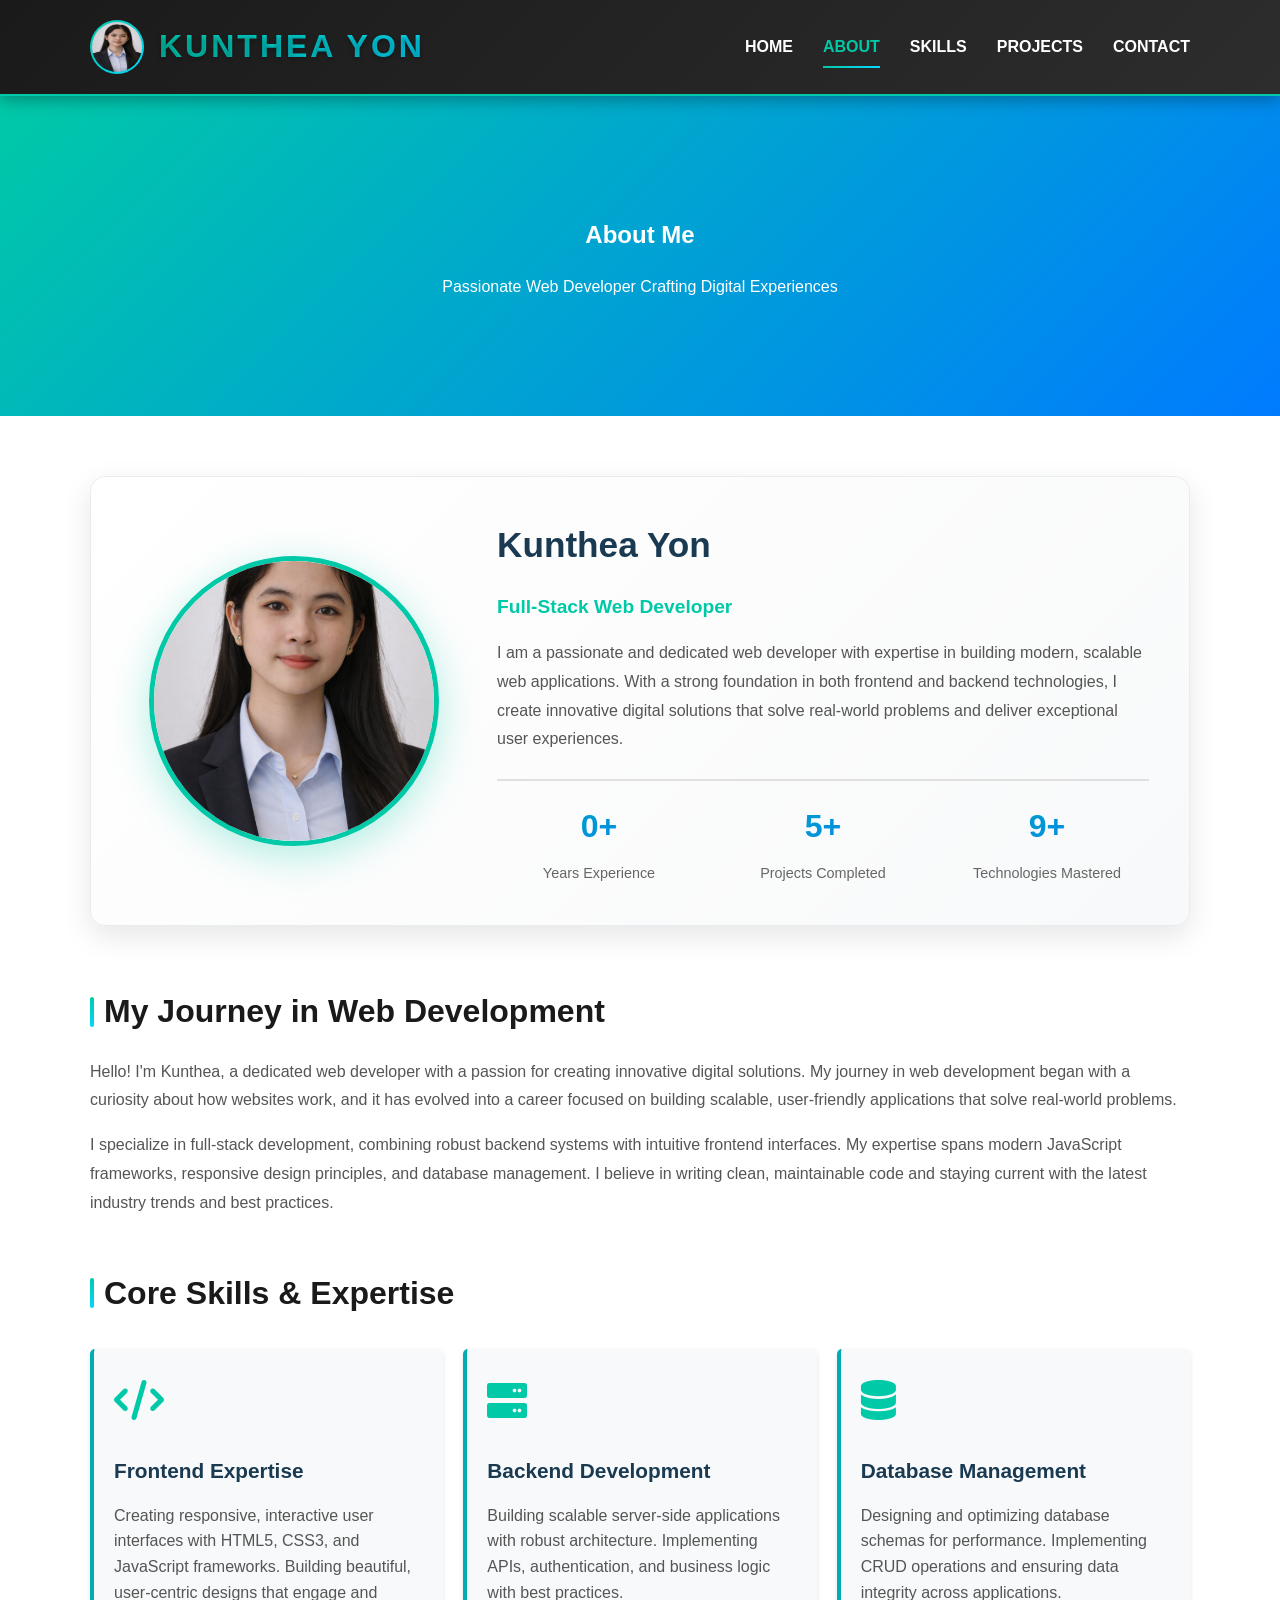
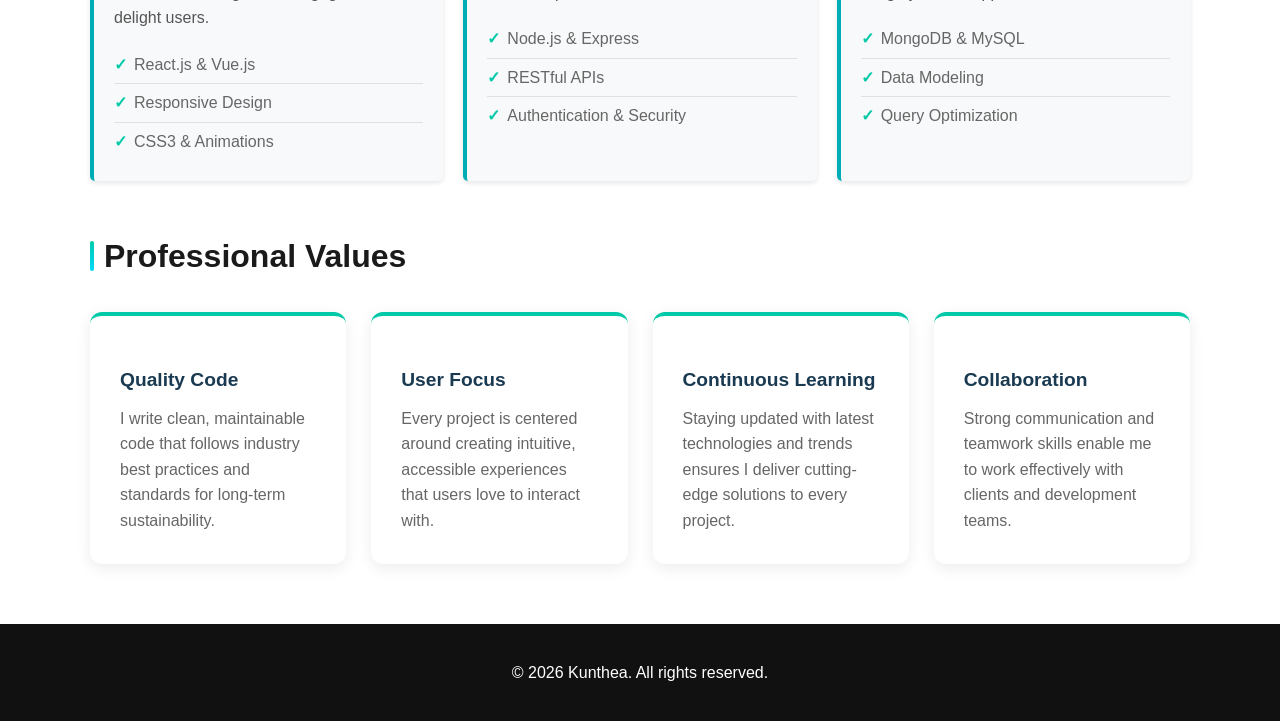
==== about.html @ df5f3d02 "web" ====
<!DOCTYPE html>
<html lang="en">

<head>
    <meta charset="UTF-8">
    <meta name="viewport" content="width=device-width, initial-scale=1.0">
    <title>About - Kunthea | Web Developer Portfolio</title>
    <link rel="stylesheet" href="main.css">
    <link href="https://cdnjs.cloudflare.com/ajax/libs/font-awesome/6.0.0/css/all.min.css" rel="stylesheet">
</head>

<body>

    <header class="header">
        <div class="container nav">
            <div class="logo">
                <a href="index.html">
                    <img src="picture/pic1.png" alt="Kunthea Logo" class="logo-icon">
                    <span class="logo-text">KUNTHEA YON</span>
                </a>
            </div>
            <nav>
                <a href="index.html">HOME</a>
                <a href="about.html" class="active">ABOUT</a>
                <a href="skills.html">SKILLS</a>
                <a href="projects.html">PROJECTS</a>
                <a href="contact.html">CONTACT</a>
            </nav>
        </div>
    </header>

    <section class="hero">
        <div class="container">
            <h1>About Me</h1>
            <p>Passionate Web Developer Crafting Digital Experiences</p>
        </div>
    </section>

    <section class="section">
        <div class="container">
            <div class="profile-section">
                <div class="profile-card">
                    <div class="profile-image">
                        <img src="picture/pic1.png" alt="Kunthea Yon" class="profile-pic">
                    </div>
                    <div class="profile-info">
                        <h2>Kunthea Yon</h2>
                        <p class="profile-title">Full-Stack Web Developer</p>
                        <p class="profile-bio">
                            I am a passionate and dedicated web developer with expertise in building modern, scalable
                            web applications.
                            With a strong foundation in both frontend and backend technologies, I create innovative
                            digital solutions
                            that solve real-world problems and deliver exceptional user experiences.
                        </p>
                        <div class="profile-stats">
                            <div class="stat">
                                <span class="stat-number">0+</span>
                                <span class="stat-text">Years Experience</span>
                            </div>
                            <div class="stat">
                                <span class="stat-number">5+</span>
                                <span class="stat-text">Projects Completed</span>
                            </div>
                            <div class="stat">
                                <span class="stat-number">9+</span>
                                <span class="stat-text">Technologies Mastered</span>
                            </div>
                        </div>
                    </div>
                </div>
            </div>

            <h2 class="section-title">My Journey in Web Development</h2>
            <p class="journey-text">
                Hello! I'm Kunthea, a dedicated web developer with a passion for creating innovative digital solutions.
                My journey in web development began with a curiosity about how websites work, and it has evolved into
                a career focused on building scalable, user-friendly applications that solve real-world problems.
            </p>
            <p class="journey-text">
                I specialize in full-stack development, combining robust backend systems with intuitive frontend
                interfaces.
                My expertise spans modern JavaScript frameworks, responsive design principles, and database management.
                I believe in writing clean, maintainable code and staying current with the latest industry trends and
                best practices.
            </p>

            <h2 class="section-title">Core Skills & Expertise</h2>
            <div class="about-grid">
                <div class="about-card">
                    <div class="about-card-icon">
                        <i class="fas fa-code"></i>
                    </div>
                    <h3>Frontend Expertise</h3>
                    <p>Creating responsive, interactive user interfaces with HTML5, CSS3, and JavaScript frameworks.
                        Building beautiful, user-centric designs that engage and delight users.</p>
                    <ul class="skill-list">
                        <li>React.js & Vue.js</li>
                        <li>Responsive Design</li>
                        <li>CSS3 & Animations</li>
                    </ul>
                </div>
                <div class="about-card">
                    <div class="about-card-icon">
                        <i class="fas fa-server"></i>
                    </div>
                    <h3>Backend Development</h3>
                    <p>Building scalable server-side applications with robust architecture. Implementing APIs,
                        authentication, and business logic with best practices.</p>
                    <ul class="skill-list">
                        <li>Node.js & Express</li>
                        <li>RESTful APIs</li>
                        <li>Authentication & Security</li>
                    </ul>
                </div>
                <div class="about-card">
                    <div class="about-card-icon">
                        <i class="fas fa-database"></i>
                    </div>
                    <h3>Database Management</h3>
                    <p>Designing and optimizing database schemas for performance. Implementing CRUD operations and
                        ensuring data integrity across applications.</p>
                    <ul class="skill-list">
                        <li>MongoDB & MySQL</li>
                        <li>Data Modeling</li>
                        <li>Query Optimization</li>
                    </ul>
                </div>
            </div>

            <h2 class="section-title">Professional Values</h2>
            <div class="values-grid">
                <div class="value-card">
                    <h3>Quality Code</h3>
                    <p>I write clean, maintainable code that follows industry best practices and standards for long-term
                        sustainability.</p>
                </div>
                <div class="value-card">
                    <h3>User Focus</h3>
                    <p>Every project is centered around creating intuitive, accessible experiences that users love to
                        interact with.</p>
                </div>
                <div class="value-card">
                    <h3>Continuous Learning</h3>
                    <p>Staying updated with latest technologies and trends ensures I deliver cutting-edge solutions to
                        every project.</p>
                </div>
                <div class="value-card">
                    <h3>Collaboration</h3>
                    <p>Strong communication and teamwork skills enable me to work effectively with clients and
                        development teams.</p>
                </div>
            </div>
        </div>
    </section>

    <footer class="footer">
        <div class="container">
            <p>&copy; 2026 Kunthea. All rights reserved.</p>
            <!-- <nav>
                <a href="index.html">HOME</a>
                <a href="about.html" class="active">ABOUT</a>
                <a href="skills.html">SKILLS</a>
                <a href="projects.html">PROJECTS</a>
                <a href="contact.html">CONTACT</a>
            </nav> -->
        </div>
    </footer>

    <script src="script.js"></script>
</body>

</html>
---- main.css ----
body {
    font-family: Arial, Helvetica, sans-serif;
    margin: 0;
    line-height: 1.6;
    background: #ffffff;
    color: #333;
}

.container {
    width: 90%;
    max-width: 1100px;
    margin: auto;
}

.header {
    background: linear-gradient(135deg, #1a1a1a 0%, #2d2d2d 100%);
    color: white;
    padding: 20px 0;
    box-shadow: 0 4px 15px rgba(0, 0, 0, 0.3);
    position: sticky;
    top: 0;
    z-index: 1000;
    border-bottom: 2px solid #00c9a7;
}

.nav {
    display: flex;
    justify-content: space-between;
    align-items: center;
}

.logo {
    display: flex;
    align-items: center;
}

.logo a {
    display: flex;
    align-items: center;
    text-decoration: none;
    color: white;
    transition: all 0.3s ease;
}

.logo a:hover {
    transform: scale(1.05);
}

.logo-icon {
    width: 50px;
    height: 50px;
    margin-right: 15px;
    border-radius: 50%;
    background: linear-gradient(135deg, #00c9a7, #00d9ff);
    padding: 2px;
    display: flex;
    align-items: center;
    justify-content: center;
}

.logo-text {
    font-size: 2rem;
    font-weight: 800;
    color: white;
    letter-spacing: 3px;
    background: linear-gradient(135deg, #00c9a7, #00d9ff);
    -webkit-background-clip: text;
    -webkit-text-fill-color: transparent;
    background-clip: text;
    text-shadow: 0 2px 4px rgba(0, 0, 0, 0.3);
    transition: all 0.3s ease;
}

nav {
    display: flex;
    gap: 30px;
    align-items: center;
}

nav a {
    color: white;
    text-decoration: none;
    font-weight: 600;
    font-size: 1rem;
    transition: all 0.3s ease;
    position: relative;
    padding: 8px 0;
}

nav a::after {
    content: '';
    position: absolute;
    bottom: 0;
    left: 0;
    width: 0;
    height: 2px;
    background: linear-gradient(90deg, #00c9a7, #00d9ff);
    transition: width 0.3s ease;
}

nav a:hover {
    color: #00c9a7;
    transform: translateY(-2px);
    text-shadow: 0 2px 4px rgba(0, 0, 0, 0.3);
}


nav a:hover::after {
    width: 100%;
}

nav a.active {
    color: #00c9a7;
}

nav a.active::after {
    width: 100%;
}

.hero {
    background: linear-gradient(135deg, #00c9a7 0%, #007bff 100%);
    color: white;
    text-align: center;
    padding: 100px 20px;
    position: relative;
    overflow: hidden;
}

.hero button {
    padding: 12px 20px;
    border: 2px solid white;
    background: #00adb5;
    color: white;
    border-radius: 5px;
    cursor: pointer;
    font-weight: bold;
    transition: background 0.3s;
}

.hero button:hover {
    background: white;
    color: #00adb5;
}

.section {
    padding: 60px 0;
}

.section h2 {
    color: #1a1a1a;
    margin-bottom: 20px;
}

.gray {
    background: #f5f5f5;
}

.skills-grid {
    display: grid;
    grid-template-columns: repeat(auto-fit, minmax(150px, 1fr));
    gap: 15px;
    margin-top: 20px;
}

.skill {
    background: #e8f4f8;
    color: #2c3e50;
    padding: 20px;
    border-radius: 5px;
    text-align: center;
    box-shadow: 0 2px 5px rgba(0, 0, 0, 0.1);
    font-weight: bold;
}

.hero-projects {
    background: linear-gradient(135deg, #09b5c1 0%, #1461de 100%);
    color: white;
    text-align: center;
    padding: 120px 20px;
    position: relative;
    overflow: hidden;
}

.hero-projects::before {
    content: '';
    position: absolute;
    top: 0;
    left: 0;
    right: 0;
    bottom: 0;
    background: url('data:image/svg+xml,<svg xmlns="http://www.w3.org/2000/svg" viewBox="0 0 100 100"><defs><pattern id="grain" width="100" height="100" patternUnits="userSpaceOnUse"><circle cx="25" cy="25" r="1" fill="white" opacity="0.1"/><circle cx="75" cy="75" r="1" fill="white" opacity="0.1"/><circle cx="50" cy="10" r="0.5" fill="white" opacity="0.1"/></pattern></defs><rect width="100" height="100" fill="url(%23grain)"/></svg>');
    pointer-events: none;
}

.hero-projects h1 {
    font-size: 3.5rem;
    margin-bottom: 1rem;
    position: relative;
    z-index: 1;
}

.hero-projects h1 i {
    margin-right: 15px;
    color: #00adb5;
}

.hero-projects p {
    font-size: 1.3rem;
    opacity: 0.9;
    position: relative;
    z-index: 1;
}

.projects-section {
    background: linear-gradient(135deg, #f0f5f9 0%, #e1eef7 100%);
    padding: 80px 0;
}

.section-header {
    text-align: center;
    margin-bottom: 60px;

}

.section-header h2 {
    font-size: 2.5rem;
    color: #1a3a52;
    margin-bottom: 15px;
    position: relative;
}

.section-header h2::after {
    content: '';
    position: absolute;
    bottom: -10px;
    left: 50%;
    transform: translateX(-50%);
    width: 80px;
    height: 4px;
    background: linear-gradient(90deg, #11adcc, #007bff);
    border-radius: 2px;
}

.section-subtitle {
    font-size: 1.1rem;
    color: #495057;
    max-width: 600px;
    margin: 0 auto;
    line-height: 1.6;
}

.projects-grid {
    display: grid;
    grid-template-columns: repeat(auto-fit, minmax(350px, 1fr));
    gap: 30px;
    margin-bottom: 60px;
}

.project-card {
    background: rgba(255, 255, 255, 0.85);
    border-radius: 20px;
    padding: 30px;
    box-shadow: 0 18px 40px rgba(0, 0, 0, 0.08);
    transition: all 0.3s ease;
    position: relative;
    overflow: hidden;
    border: 1px solid rgba(0, 171, 181, 0.3);
    backdrop-filter: blur(12px);
}

.project-card::before {
    content: '';
    position: absolute;
    top: 0;
    left: 0;
    width: 100%;
    height: 5px;
    background: linear-gradient(90deg, #00c9a7, #00d9ff);
    transform: scaleX(0);
    transform-origin: left;
    transition: transform 0.3s ease;
}

.project-card:hover {
    transform: translateY(-12px);
    box-shadow: 0 30px 60px rgba(0, 0, 0, 0.12);
}

.project-card:hover::before {
    transform: scaleX(1);
}

.project-card.featured {
    border: 2px solid rgba(0, 171, 181, 0.7);
}

.project-card.featured::after {
    content: '★ Featured';
    position: absolute;
    top: 16px;
    right: 16px;
    background: rgba(0, 171, 181, 0.95);
    color: white;
    padding: 6px 12px;
    border-radius: 22px;
    font-size: 0.85rem;
    font-weight: 700;
}

.project-header {
    display: flex;
    align-items: center;
    margin-bottom: 20px;
}

.project-icon {
    width: 50px;
    height: 50px;
    background: linear-gradient(135deg, #00adb5, #007bff);
    border-radius: 12px;
    display: flex;
    align-items: center;
    justify-content: center;
    color: white;
    font-size: 1.5rem;
    margin-right: 15px;
    box-shadow: 0 4px 15px rgba(0, 171, 181, 0.3);
}

.project-category {
    background: rgba(0, 201, 167, 0.15);
    color: #1a3a52;
    padding: 6px 14px;
    border-radius: 999px;
    font-size: 0.85rem;
    font-weight: 700;
    text-transform: uppercase;
    letter-spacing: 0.7px;
    border: 1px solid rgba(0, 201, 167, 0.35);
}

.project-card h3 {
    color: #2c3e50;
    margin-bottom: 15px;
    font-size: 1.4rem;
    font-weight: 600;
}

.project-card p {
    color: #5a6c7d;
    line-height: 1.6;
    margin-bottom: 20px;
    font-size: 0.95rem;
}

.tech-stack {
    display: flex;
    flex-wrap: wrap;
    gap: 8px;
    margin-bottom: 25px;
}

.project-meta {
    display: flex;
    flex-wrap: wrap;
    gap: 12px;
    margin: 15px 0 20px;
}

.meta-item {
    display: inline-flex;
    align-items: center;
    gap: 8px;
    padding: 6px 12px;
    background: rgba(0, 171, 181, 0.15);
    border-radius: 999px;
    border: 1px solid rgba(0, 171, 181, 0.3);
    color: #0f3a3c;
    font-weight: 600;
    font-size: 0.85rem;
}

.project-highlights {
    list-style: none;
    padding: 0;
    margin: 0 0 20px;
}

.project-highlights li {
    display: flex;
    align-items: flex-start;
    gap: 10px;
    margin-bottom: 10px;
    color: #4a5568;
}

.project-highlights li i {
    color: #00c9a7;
    margin-top: 3px;
}

.tech {
    background: rgba(0, 201, 167, 0.14);
    color: #0f3a3c;
    padding: 8px 14px;
    border-radius: 999px;
    font-size: 0.85rem;
    font-weight: 600;
    display: flex;
    align-items: center;
    gap: 8px;
    border: 1px solid rgba(0, 201, 167, 0.3);
    transition: all 0.2s ease;
}

.tech:hover {
    background: rgba(0, 201, 167, 0.35);
    color: #063536;
    transform: translateY(-2px);
}

.tech i {
    font-size: 0.9rem;
}

.project-links {
    display: flex;
    gap: 10px;
    flex-wrap: wrap;
}

.btn-primary,
.btn-secondary {
    padding: 10px 20px;
    border: none;
    border-radius: 25px;
    cursor: pointer;
    font-weight: 600;
    font-size: 0.9rem;
    transition: all 0.3s ease;
    display: flex;
    align-items: center;
    gap: 8px;
    text-decoration: none;
    justify-content: center;
    flex: 1;
    min-width: 120px;
}

.btn-primary {
    background: linear-gradient(135deg, #00adb5, #007bff);
    color: white;
    box-shadow: 0 4px 15px rgba(0, 171, 181, 0.3);
}

.btn-primary:hover {
    transform: translateY(-2px);
    box-shadow: 0 6px 20px rgba(0, 171, 181, 0.4);
}

.btn-secondary {
    background: white;
    color: #6c757d;
    border: 2px solid #e9ecef;
}

.btn-secondary:hover {
    background: #f8f9fa;
    border-color: #00adb5;
    color: #00adb5;
    transform: translateY(-2px);
}

.projects-stats {
    display: grid;
    grid-template-columns: repeat(auto-fit, minmax(200px, 1fr));
    gap: 30px;
    margin-top: 60px;
}

.stat-item {
    text-align: center;
    padding: 30px;
    background: white;
    border-radius: 15px;
    box-shadow: 0 8px 25px rgba(0, 0, 0, 0.1);
    border: 1px solid #e9ecef;
}

.stat-number {
    font-size: 3rem;
    font-weight: 700;
    color: #00adb5;
    margin-bottom: 10px;
    background: linear-gradient(135deg, #00adb5, #007bff);
    -webkit-background-clip: text;
    -webkit-text-fill-color: transparent;
    background-clip: text;
}

.stat-label {
    color: #6c757d;
    font-size: 1rem;
    font-weight: 500;
    text-transform: uppercase;
    letter-spacing: 1px;
}

@media (max-width: 768px) {
    .hero-projects h1 {
        font-size: 2.5rem;
    }

    .projects-grid {
        grid-template-columns: 1fr;
        gap: 20px;
    }

    .project-links {
        flex-direction: column;
    }

    .btn-primary,
    .btn-secondary {
        min-width: auto;
    }

    .projects-stats {
        grid-template-columns: repeat(2, 1fr);
        gap: 20px;
    }

    .profile-card {
        grid-template-columns: 1fr;
        gap: 30px;
        padding: 30px 20px;
    }

    .profile-pic {
        width: 220px;
        height: 220px;
    }

    .profile-info h2 {
        font-size: 1.8rem;
    }

    .profile-stats {
        grid-template-columns: repeat(3, 1fr);
        gap: 15px;
    }

    .about-grid {
        grid-template-columns: 1fr;
    }

    .values-grid {
        grid-template-columns: 1fr;
    }

    .section-title {
        font-size: 1.5rem;
    }
}

.footer {
    background: #111;
    color: white;
    padding: 20px 0;
    text-align: center;
}

.footer nav {
    margin-top: 10px;
}

.footer nav a {
    color: #00adb5;
    margin: 0 10px;
    text-decoration: none;
}

.footer nav a:hover {
    color: white;
}

.about-grid {
    display: grid;
    grid-template-columns: repeat(auto-fit, minmax(300px, 1fr));
    gap: 20px;
    margin-top: 30px;
}

.about-card {
    background: #f8f9fa;
    padding: 20px;
    border-radius: 5px;
    box-shadow: 0 2px 5px rgba(0, 0, 0, 0.1);
    border-left: 4px solid #00adb5;
    transition: all 0.3s ease;
}

.about-card:hover {
    transform: translateY(-5px);
    box-shadow: 0 8px 20px rgba(0, 0, 0, 0.15);
}

.about-card-icon {
    font-size: 2.5rem;
    color: #00c9a7;
    margin-bottom: 15px;
    display: block;
}

.about-card h3 {
    color: #1a3a52;
    margin-bottom: 10px;
    font-size: 1.3rem;
}

.about-card p {
    color: #555;
    margin-bottom: 15px;
    line-height: 1.6;
}

.skill-list {
    list-style: none;
    padding: 0;
    margin: 0;
}

.skill-list li {
    padding: 6px 0;
    color: #666;
    border-bottom: 1px solid #e0e0e0;
    padding-left: 20px;
    position: relative;
}

.skill-list li:last-child {
    border-bottom: none;
}

.skill-list li:before {
    content: '✓';
    position: absolute;
    left: 0;
    color: #00c9a7;
    font-weight: bold;
}

.profile-section {
    margin-bottom: 60px;
}

.profile-card {
    display: grid;
    grid-template-columns: 1fr 2fr;
    gap: 40px;
    background: linear-gradient(135deg, #ffffff 0%, #f8f9fa 100%);
    padding: 40px;
    border-radius: 15px;
    box-shadow: 0 10px 30px rgba(0, 0, 0, 0.1);
    align-items: center;
    border: 1px solid #e9ecef;
}

.profile-image {
    display: flex;
    justify-content: center;
    align-items: center;
}

.profile-pic {
    width: 280px;
    height: 280px;
    border-radius: 50%;
    object-fit: cover;
    border: 5px solid #00c9a7;
    box-shadow: 0 10px 40px rgba(0, 201, 167, 0.3);
}

.profile-info h2 {
    font-size: 2.2rem;
    color: #1a3a52;
    margin: 0 0 5px 0;
}

.profile-title {
    font-size: 1.2rem;
    color: #00c9a7;
    font-weight: 600;
    margin-bottom: 15px;
}

.profile-bio {
    color: #555;
    line-height: 1.8;
    margin-bottom: 25px;
    font-size: 1rem;
}

.profile-stats {
    display: grid;
    grid-template-columns: repeat(3, 1fr);
    gap: 20px;
    padding-top: 20px;
    border-top: 2px solid #e0e0e0;
}

.stat {
    text-align: center;
}

.stat-number {
    display: block;
    font-size: 2rem;
    font-weight: 700;
    color: #00c9a7;
}

.stat-text {
    display: block;
    color: #666;
    font-size: 0.9rem;
    margin-top: 5px;
}

.section-title {
    font-size: 2rem;
    color: #1a3a52;
    margin-top: 50px;
    margin-bottom: 25px;
    display: flex;
    align-items: center;
    gap: 10px;
}

.section-title::before {
    content: '';
    width: 4px;
    height: 30px;
    background: linear-gradient(135deg, #00c9a7, #00d9ff);
    border-radius: 2px;
}

.journey-text {
    color: #555;
    line-height: 1.8;
    margin-bottom: 15px;
    font-size: 1rem;
}

.values-grid {
    display: grid;
    grid-template-columns: repeat(auto-fit, minmax(250px, 1fr));
    gap: 25px;
    margin-top: 30px;
}

.value-card {
    background: white;
    padding: 30px;
    border-radius: 12px;
    box-shadow: 0 4px 15px rgba(0, 0, 0, 0.08);
    border-top: 4px solid #00c9a7;
    transition: all 0.3s ease;
}

.value-card:hover {
    transform: translateY(-8px);
    box-shadow: 0 10px 30px rgba(0, 0, 0, 0.12);
}

.value-card h3 {
    font-size: 1.2rem;
    color: #1a3a52;
    margin-bottom: 10px;
}

.value-card p {
    color: #666;
    line-height: 1.6;
    margin: 0;
}

.tools-grid {
    display: grid;
    grid-template-columns: repeat(auto-fit, minmax(250px, 1fr));
    gap: 20px;
    margin-top: 20px;
}

.tool-card {
    background: white;
    padding: 20px;
    border-radius: 5px;
    box-shadow: 0 2px 5px rgba(0, 0, 0, 0.1);
    text-align: center;
}

.tech-stack {
    display: flex;
    flex-wrap: wrap;
    gap: 8px;
    margin: 15px 0;
    justify-content: center;
}

.tech {
    background: #e9ecef;
    color: #495057;
    padding: 4px 8px;
    border-radius: 3px;
    font-size: 0.85em;
    font-weight: bold;
}

.hero-contact {
    background: linear-gradient(135deg, #40ba9f 0%, #127be4 100%);
    color: white;
    text-align: center;
    padding: 120px 20px;
    position: relative;
    overflow: hidden;
}

.hero-contact::before {
    content: '';
    position: absolute;
    top: 0;
    left: 0;
    right: 0;
    bottom: 0;
    background: url('data:image/svg+xml,<svg xmlns="http://www.w3.org/2000/svg" viewBox="0 0 100 100"><defs><pattern id="contactPattern" width="100" height="100" patternUnits="userSpaceOnUse"><circle cx="20" cy="20" r="2" fill="white" opacity="0.1"/><circle cx="80" cy="80" r="2" fill="white" opacity="0.1"/><circle cx="50" cy="30" r="1.5" fill="white" opacity="0.1"/></pattern></defs><rect width="100" height="100" fill="url(%23contactPattern)"/></svg>');
    pointer-events: none;
}

.hero-contact h1 {
    font-size: 3.5rem;
    margin-bottom: 1rem;
    position: relative;
    z-index: 1;
}

.hero-contact h1 i {
    margin-right: 15px;
    color: #ffffff;
}

.hero-contact p {
    font-size: 1.3rem;
    opacity: 0.9;
    position: relative;
    z-index: 1;
}

.contact-section {
    background: linear-gradient(135deg, #f0f5f9 0%, #e1eef7 100%);
    padding: 80px 0;
}

.contact-main {
    display: grid;
    grid-template-columns: 1fr 2fr;
    gap: 50px;
    margin-bottom: 60px;
}

.contact-info-section {
    display: flex;
    flex-direction: column;
    gap: 30px;
}

.contact-info-card {
    background: white;
    border-radius: 15px;
    padding: 30px;
    box-shadow: 0 8px 25px rgba(0, 0, 0, 0.1);
    border: 1px solid #e9ecef;
}

.contact-info-header {
    display: flex;
    align-items: center;
    gap: 15px;
    margin-bottom: 25px;
    padding-bottom: 15px;
    border-bottom: 2px solid #f1f3f4;
}

.contact-info-header i {
    font-size: 1.5rem;
    color: #00adb5;
}

.contact-info-header h3 {
    color: #2c3e50;
    margin: 0;
    font-size: 1.4rem;
    font-weight: 600;
}

.contact-details {
    display: flex;
    flex-direction: column;
    gap: 20px;
}

.contact-detail {
    display: flex;
    align-items: flex-start;
    gap: 15px;
}

.contact-detail i {
    color: #00adb5;
    font-size: 1.2rem;
    margin-top: 3px;
    min-width: 20px;
}

.contact-detail div {
    flex: 1;
}

.contact-detail strong {
    display: block;
    color: #2c3e50;
    font-weight: 600;
    margin-bottom: 2px;
}

.contact-detail a,
.contact-detail span {
    color: #6c757d;
    text-decoration: none;
    transition: color 0.3s ease;
}

.contact-detail a:hover {
    color: #00adb5;
}

.availability-info {
    background: linear-gradient(135deg, #00adb5, #007bff);
    color: white;
    border-radius: 15px;
    padding: 25px;
    box-shadow: 0 8px 25px rgba(0, 171, 181, 0.3);
}

.availability-header {
    display: flex;
    align-items: center;
    gap: 10px;
    margin-bottom: 15px;
}

.availability-header i {
    font-size: 1.3rem;
}

.availability-header h4 {
    margin: 0;
    font-size: 1.2rem;
    font-weight: 600;
}

.availability-status {
    display: flex;
    align-items: center;
    gap: 10px;
    margin-bottom: 15px;
    font-weight: 500;
}

.status-dot {
    width: 12px;
    height: 12px;
    border-radius: 50%;
    animation: pulse 2s infinite;
}

.status-dot.available {
    background: #28a745;
    box-shadow: 0 0 10px rgba(40, 167, 69, 0.6);
}

@keyframes pulse {
    0% {
        transform: scale(1);
    }

    50% {
        transform: scale(1.1);
    }

    100% {
        transform: scale(1);
    }
}

.availability-info p {
    margin: 8px 0;
    font-size: 0.95rem;
}

.contact-form-section {
    display: flex;
    justify-content: center;
}

.contact-form-card {
    background: white;
    border-radius: 15px;
    padding: 40px;
    box-shadow: 0 10px 30px rgba(0, 0, 0, 0.1);
    border: 1px solid #e9ecef;
    max-width: 600px;
    width: 100%;
}

.form-header {
    display: flex;
    align-items: center;
    gap: 15px;
    margin-bottom: 15px;
    padding-bottom: 15px;
    border-bottom: 2px solid #f1f3f4;
}

.form-header i {
    font-size: 1.5rem;
    color: #00adb5;
}

.form-header h3 {
    color: #2c3e50;
    margin: 0;
    font-size: 1.6rem;
    font-weight: 600;
}

.contact-form-card>p {
    color: #6c757d;
    margin-bottom: 30px;
    line-height: 1.6;
}

.form-row {
    display: grid;
    grid-template-columns: 1fr 1fr;
    gap: 20px;
    margin-bottom: 20px;
}

.form-group {
    margin-bottom: 25px;
}

.form-group label {
    display: flex;
    align-items: center;
    gap: 8px;
    margin-bottom: 8px;
    font-weight: 600;
    color: #2c3e50;
    font-size: 0.95rem;
}

.form-group label i {
    color: #00adb5;
    font-size: 0.9rem;
}

.form-group input,
.form-group textarea {
    width: 100%;
    padding: 15px;
    border: 2px solid #e9ecef;
    border-radius: 8px;
    font-family: inherit;
    font-size: 1rem;
    transition: all 0.3s ease;
    background: #f8f9fa;
}

.form-group input:focus,
.form-group textarea:focus {
    outline: none;
    border-color: #00adb5;
    background: white;
    box-shadow: 0 0 0 3px rgba(0, 171, 181, 0.1);
}

.form-group textarea {
    resize: vertical;
    min-height: 120px;
}

.submit-btn {
    background: linear-gradient(135deg, #00adb5, #007bff);
    color: white;
    padding: 15px 40px;
    border: none;
    border-radius: 25px;
    cursor: pointer;
    font-weight: 600;
    font-size: 1rem;
    transition: all 0.3s ease;
    display: flex;
    align-items: center;
    gap: 10px;
    margin: 20px auto 0;
    box-shadow: 0 4px 15px rgba(0, 171, 181, 0.3);
}

.submit-btn:hover {
    transform: translateY(-2px);
    box-shadow: 0 8px 25px rgba(0, 171, 181, 0.4);
}

.services-overview {
    text-align: center;
    margin-top: 60px;
}

.services-overview h3 {
    color: #2c3e50;
    margin-bottom: 30px;
    font-size: 1.8rem;
    display: flex;
    align-items: center;
    justify-content: center;
    gap: 10px;
}

.services-overview h3 i {
    color: #00adb5;
}

.services-grid {
    display: grid;
    grid-template-columns: repeat(auto-fit, minmax(200px, 1fr));
    gap: 20px;
    max-width: 800px;
    margin: 0 auto;
}

.service-item {
    background: white;
    padding: 20px;
    border-radius: 12px;
    box-shadow: 0 4px 15px rgba(0, 0, 0, 0.08);
    display: flex;
    align-items: center;
    gap: 15px;
    transition: all 0.3s ease;
    border: 1px solid #e9ecef;
}

.service-item:hover {
    transform: translateY(-3px);
    box-shadow: 0 8px 25px rgba(0, 0, 0, 0.12);
}

.service-item i {
    color: #00adb5;
    font-size: 1.5rem;
    min-width: 30px;
}

.service-item span {
    color: #2c3e50;
    font-weight: 500;
}

@media (max-width: 1024px) {
    .contact-main {
        grid-template-columns: 1fr;
        gap: 40px;
    }

    .contact-form-section {
        order: -1;
    }
}

@media (max-width: 768px) {
    .contact-section {
        padding: 60px 0;
    }

    .contact-main {
        gap: 30px;
    }

    .contact-info-card,
    .contact-form-card {
        padding: 25px;
    }

    .form-row {
        grid-template-columns: 1fr;
        gap: 15px;
    }

    .services-grid {
        grid-template-columns: repeat(2, 1fr);
        gap: 15px;
    }

    .service-item {
        padding: 15px;
        flex-direction: column;
        text-align: center;
        gap: 10px;
    }
}

.overview-grid {
    display: grid;
    grid-template-columns: repeat(auto-fit, minmax(300px, 1fr));
    gap: 20px;
    margin-top: 30px;
}

.overview-card {
    background: white;
    padding: 35px;
    border-radius: 12px;
    box-shadow: 0 4px 15px rgba(0, 0, 0, 0.08);
    text-align: center;
    border-top: 4px solid #00c9a7;
    transition: all 0.3s ease;
    position: relative;
}

.overview-card:hover {
    transform: translateY(-10px);
    box-shadow: 0 12px 30px rgba(0, 171, 181, 0.2);
}

.card-icon {
    font-size: 3rem;
    color: #00c9a7;
    margin-bottom: 20px;
    display: block;
}

.overview-card h3 {
    color: #1a3a52;
    margin-bottom: 15px;
    font-size: 1.4rem;
}

.overview-card p {
    color: #555;
    line-height: 1.8;
    margin-bottom: 20px;
}

.card-features {
    list-style: none;
    padding: 0;
    margin: 20px 0;
    text-align: left;
}

.card-features li {
    padding: 8px 0;
    color: #666;
    border-bottom: 1px solid #f0f0f0;
}

.card-features li:last-child {
    border-bottom: none;
}

.card-features i {
    color: #00c9a7;
    margin-right: 10px;
    font-size: 0.9rem;
}

.card-link {
    display: inline-flex;
    align-items: center;
    gap: 8px;
    color: #00c9a7;
    text-decoration: none;
    font-weight: 600;
    margin-top: 15px;
    transition: all 0.3s ease;
}

.card-link:hover {
    color: #00adb5;
    gap: 12px;
}

.overview-card .learn-more {
    display: inline-block;
    margin-top: 15px;
    color: #007bff;
    text-decoration: none;
    font-weight: bold;
}

.overview-card .learn-more:hover {
    color: #0056b3;
}

.features-grid {
    display: grid;
    grid-template-columns: repeat(auto-fit, minmax(250px, 1fr));
    gap: 20px;
    margin-top: 30px;
}

.feature {
    text-align: center;
    padding: 30px;
    background: white;
    border-radius: 12px;
    transition: all 0.3s ease;
    box-shadow: 0 4px 15px rgba(0, 0, 0, 0.08);
}

.feature:hover {
    transform: translateY(-8px);
    box-shadow: 0 10px 30px rgba(0, 0, 0, 0.12);
}

.feature-icon {
    font-size: 2.5rem;
    color: #00c9a7;
    margin-bottom: 15px;
    display: block;
}

.feature h4 {
    color: #1a3a52;
    margin-bottom: 10px;
    font-size: 1.2rem;
}

.feature p {
    color: #666;
    line-height: 1.6;
    margin: 0;
}

.hero-buttons {
    display: flex;
    gap: 20px;
    justify-content: center;
    margin-top: 30px;
}

.hero-btn {
    padding: 12px 25px;
    border-radius: 5px;
    text-decoration: none;
    font-weight: bold;
    transition: all 0.3s;
}

.hero-btn.primary {
    background: #00adb5;
    color: white;
    border: 2px solid #00adb5;
}

.hero-btn.primary:hover {
    background: white;
    color: #00adb5;
}

.hero-btn.secondary {
    background: white;
    color: #00adb5;
    border: 2px solid white;
    padding: 12px 25px;
    font-weight: bold;
    text-decoration: none;
    border-radius: 5px;
    transition: all 0.3s ease;
}

.hero-btn.secondary:hover {
    background: #00adb5;
    color: white;
    border-color: #00adb5;
}

/* Home Page - Hero Content */
.hero-content h1 {
    font-size: 3.2rem;
    margin-bottom: 15px;
    color: white;
    font-weight: 700;
}

.hero-content h1 i {
    margin-right: 20px;
}

.hero-subtitle {
    font-size: 1.4rem;
    margin-bottom: 20px;
    opacity: 0.95;
}

.hero-description {
    font-size: 1.1rem;
    max-width: 700px;
    margin: 0 auto 30px;
    line-height: 1.8;
    opacity: 0.9;
}

/* Intro Section */
.intro-section {
    background: white;
    padding: 80px 0;
}

.intro-card {
    display: grid;
    grid-template-columns: 1fr 1.5fr;
    gap: 50px;
    align-items: center;
    background: linear-gradient(135deg, #f8f9fa 0%, #ffffff 100%);
    padding: 50px;
    border-radius: 15px;
    box-shadow: 0 8px 25px rgba(0, 0, 0, 0.08);
    border: 1px solid #e9ecef;
}

.intro-image {
    display: flex;
    justify-content: center;
}

.intro-pic {
    width: 300px;
    height: 300px;
    border-radius: 50%;
    object-fit: cover;
    border: 6px solid #00c9a7;
    box-shadow: 0 15px 40px rgba(0, 201, 167, 0.3);
}

.intro-content h2 {
    font-size: 1.1rem;
    color: #00c9a7;
    font-weight: 600;
    margin-bottom: 10px;
    text-transform: uppercase;
    letter-spacing: 1px;
}

.intro-content h3 {
    font-size: 2.2rem;
    color: #1a3a52;
    margin-bottom: 20px;
    font-weight: 700;
}

.intro-content p {
    color: #555;
    line-height: 1.8;
    margin-bottom: 25px;
    font-size: 1rem;
}

.intro-highlights {
    display: grid;
    grid-template-columns: 1fr 1fr;
    gap: 15px;
    margin-bottom: 25px;
}

.highlight-item {
    display: flex;
    align-items: center;
    gap: 12px;
    color: #555;
    font-weight: 500;
}

.highlight-item i {
    color: #00c9a7;
    font-size: 1.2rem;
}

.intro-cta {
    font-size: 1.05rem;
    color: #666;
    font-weight: 500;
    font-style: italic;
}

/* Expertise Section */
.expertise-section {
    background: linear-gradient(135deg, #f0f5f9 0%, #e1eef7 100%);
    padding: 80px 0;
}

.section-heading {
    text-align: center;
    font-size: 2.5rem;
    color: #1a3a52;
    margin-bottom: 15px;
    position: relative;
}

.section-heading::after {
    content: '';
    position: absolute;
    bottom: -15px;
    left: 50%;
    transform: translateX(-50%);
    width: 100px;
    height: 5px;
    background: linear-gradient(90deg, #00c9a7, #00d9ff);
    border-radius: 3px;
}

.section-subtitle {
    text-align: center;
    font-size: 1.1rem;
    color: #666;
    margin-bottom: 40px;
}

/* Benefits Section */
.benefits-section {
    padding: 80px 0;
}

/* CTA Section */
.cta-section {
    background: linear-gradient(135deg, #00c9a7 0%, #00d9ff 100%);
    color: white;
    padding: 80px 0;
    text-align: center;
}

.cta-content h2 {
    font-size: 2.5rem;
    margin-bottom: 20px;
    font-weight: 700;
}

.cta-content p {
    font-size: 1.2rem;
    margin-bottom: 35px;
    opacity: 0.95;
    max-width: 600px;
    margin-left: auto;
    margin-right: auto;
    line-height: 1.6;
}

.cta-button {
    display: inline-flex;
    align-items: center;
    gap: 12px;
    background: white;
    color: #00c9a7;
    padding: 16px 40px;
    border-radius: 30px;
    text-decoration: none;
    font-weight: 700;
    font-size: 1.1rem;
    transition: all 0.3s ease;
    box-shadow: 0 8px 20px rgba(0, 0, 0, 0.2);
}

.cta-button:hover {
    transform: translateY(-3px);
    box-shadow: 0 12px 30px rgba(0, 0, 0, 0.3);
}

.cta-button i {
    font-size: 1.2rem;
}

/* Responsive Design */
@media (max-width: 1024px) {
    .intro-card {
        grid-template-columns: 1fr;
        gap: 35px;
        padding: 40px;
    }

    .intro-pic {
        width: 250px;
        height: 250px;
    }

    .intro-highlights {
        grid-template-columns: 1fr;
    }
}

@media (max-width: 768px) {
    .hero-content h1 {
        font-size: 2.2rem;
    }

    .hero-subtitle {
        font-size: 1.1rem;
    }

    .hero-description {
        font-size: 1rem;
    }

    .hero-buttons {
        flex-direction: column;
        gap: 15px;
    }

    .intro-pic {
        width: 200px;
        height: 200px;
    }

    .intro-content h3 {
        font-size: 1.6rem;
    }

    .section-heading {
        font-size: 1.8rem;
    }

    .cta-content h2 {
        font-size: 1.8rem;
    }

    .cta-content p {
        font-size: 1rem;
    }

    .overview-grid,
    .features-grid {
        grid-template-columns: 1fr;
    }
}

/* Skills Showcase Animations */
.skills-showcase {
    display: grid;
    grid-template-columns: repeat(auto-fit, minmax(400px, 1fr));
    gap: 40px;
    margin: 50px 0;
    padding: 40px;
    background: linear-gradient(135deg, #ffffff 0%, #f8f9fa 100%);
    border-radius: 20px;
    box-shadow: 0 10px 30px rgba(0, 0, 0, 0.1);
}

.skills-category h3 {
    color: #1a3a52;
    font-size: 1.4rem;
    margin-bottom: 25px;
    display: flex;
    align-items: center;
    gap: 12px;
    font-weight: 600;
}

.skills-category h3 i {
    color: #00c9a7;
    font-size: 1.3rem;
}

.skill-item {
    margin-bottom: 25px;
    opacity: 0;
    transform: translateX(-30px);
    animation: slideInLeft 0.6s ease forwards;
}

.skill-item:nth-child(1) {
    animation-delay: 0.1s;
}

.skill-item:nth-child(2) {
    animation-delay: 0.2s;
}

.skill-item:nth-child(3) {
    animation-delay: 0.3s;
}

@keyframes slideInLeft {
    to {
        opacity: 1;
        transform: translateX(0);
    }
}

.skill-info {
    display: flex;
    justify-content: space-between;
    align-items: center;
    margin-bottom: 10px;
}

.skill-name {
    font-weight: 600;
    color: #2c3e50;
    font-size: 0.95rem;
}

.skill-percentage {
    font-weight: 700;
    color: #00c9a7;
    font-size: 0.9rem;
    transition: all 0.3s ease;
}

.skill-bar {
    width: 100%;
    height: 12px;
    background: #e9ecef;
    border-radius: 25px;
    overflow: hidden;
    position: relative;
    box-shadow: inset 0 2px 4px rgba(0, 0, 0, 0.1);
}

.skill-progress {
    height: 100%;
    background: linear-gradient(90deg, #00c9a7, #00d9ff);
    border-radius: 25px;
    width: 0%;
    transition: width 2s ease-in-out;
    position: relative;
    overflow: hidden;
}

.skill-progress::after {
    content: '';
    position: absolute;
    top: 0;
    left: 0;
    right: 0;
    bottom: 0;
    background: linear-gradient(90deg,
            transparent,
            rgba(255, 255, 255, 0.3),
            transparent);
    animation: shimmer 2s infinite;
}

@keyframes shimmer {
    0% {
        transform: translateX(-100%);
    }

    100% {
        transform: translateX(100%);
    }
}

/* Enhanced Hover Effects */
.overview-card {
    background: white;
    padding: 35px;
    border-radius: 12px;
    box-shadow: 0 4px 15px rgba(0, 0, 0, 0.08);
    text-align: center;
    border-top: 4px solid #00c9a7;
    transition: all 0.4s cubic-bezier(0.175, 0.885, 0.32, 1.275);
    position: relative;
    overflow: hidden;
}

.overview-card::before {
    content: '';
    position: absolute;
    top: -50%;
    left: -50%;
    width: 200%;
    height: 200%;
    background: radial-gradient(circle, rgba(0, 201, 167, 0.1) 0%, transparent 70%);
    transform: scale(0);
    transition: transform 0.6s ease;
    pointer-events: none;
}

.overview-card:hover::before {
    transform: scale(1);
}

.overview-card:hover {
    transform: translateY(-15px) scale(1.02);
    box-shadow: 0 20px 40px rgba(0, 171, 181, 0.25);
    border-top-color: #00d9ff;
}

.overview-card:hover .card-icon {
    transform: scale(1.1) rotate(5deg);
    color: #00d9ff;
}

.overview-card:hover .card-link {
    gap: 15px;
    color: #00d9ff;
}

.feature {
    text-align: center;
    padding: 30px;
    background: white;
    border-radius: 12px;
    transition: all 0.4s cubic-bezier(0.175, 0.885, 0.32, 1.275);
    box-shadow: 0 4px 15px rgba(0, 0, 0, 0.08);
    position: relative;
    overflow: hidden;
}

.feature::before {
    content: '';
    position: absolute;
    top: 0;
    left: 0;
    right: 0;
    height: 4px;
    background: linear-gradient(90deg, #00c9a7, #00d9ff);
    transform: scaleX(0);
    transform-origin: left;
    transition: transform 0.4s ease;
}

.feature:hover::before {
    transform: scaleX(1);
}

.feature:hover {
    transform: translateY(-12px) scale(1.05);
    box-shadow: 0 15px 35px rgba(0, 171, 181, 0.2);
}

.feature:hover .feature-icon {
    transform: scale(1.2) rotate(-5deg);
    color: #00d9ff;
}

.feature-icon {
    font-size: 2.5rem;
    color: #00c9a7;
    margin-bottom: 15px;
    display: block;
    transition: all 0.4s ease;
}

.card-icon {
    font-size: 3rem;
    color: #00c9a7;
    margin-bottom: 20px;
    display: block;
    transition: all 0.4s ease;
}

/* Enhanced Button Animations */
.hero-btn {
    padding: 12px 25px;
    border-radius: 5px;
    text-decoration: none;
    font-weight: bold;
    transition: all 0.4s cubic-bezier(0.175, 0.885, 0.32, 1.275);
    position: relative;
    overflow: hidden;
}

.hero-btn::before {
    content: '';
    position: absolute;
    top: 50%;
    left: 50%;
    width: 0;
    height: 0;
    border-radius: 50%;
    background: rgba(255, 255, 255, 0.2);
    transform: translate(-50%, -50%);
    transition: width 0.6s, height 0.6s;
}

.hero-btn:hover::before {
    width: 300px;
    height: 300px;
}

.hero-btn.primary {
    background: #00adb5;
    color: white;
    border: 2px solid #00adb5;
}

.hero-btn.primary:hover {
    background: white;
    color: #00adb5;
    transform: translateY(-3px);
    box-shadow: 0 10px 25px rgba(0, 173, 181, 0.3);
}

.hero-btn.secondary {
    background: white;
    color: #00adb5;
    border: 2px solid white;
    padding: 12px 25px;
    font-weight: bold;
    text-decoration: none;
    border-radius: 5px;
    transition: all 0.4s cubic-bezier(0.175, 0.885, 0.32, 1.275);
}

.hero-btn.secondary:hover {
    background: #00adb5;
    color: white;
    border-color: #00adb5;
    transform: translateY(-3px);
    box-shadow: 0 10px 25px rgba(0, 173, 181, 0.3);
}

.cta-button {
    display: inline-flex;
    align-items: center;
    gap: 12px;
    background: white;
    color: #00c9a7;
    padding: 16px 40px;
    border-radius: 30px;
    text-decoration: none;
    font-weight: 700;
    font-size: 1.1rem;
    transition: all 0.4s cubic-bezier(0.175, 0.885, 0.32, 1.275);
    box-shadow: 0 8px 20px rgba(0, 0, 0, 0.2);
    position: relative;
    overflow: hidden;
}

.cta-button::before {
    content: '';
    position: absolute;
    top: 0;
    left: -100%;
    width: 100%;
    height: 100%;
    background: linear-gradient(90deg, transparent, rgba(0, 201, 167, 0.2), transparent);
    transition: left 0.6s;
}

.cta-button:hover::before {
    left: 100%;
}

.cta-button:hover {
    transform: translateY(-5px) scale(1.05);
    box-shadow: 0 15px 35px rgba(0, 171, 181, 0.3);
}

.cta-button i {
    font-size: 1.2rem;
    transition: transform 0.3s ease;
}

.cta-button:hover i {
    transform: scale(1.2);
}
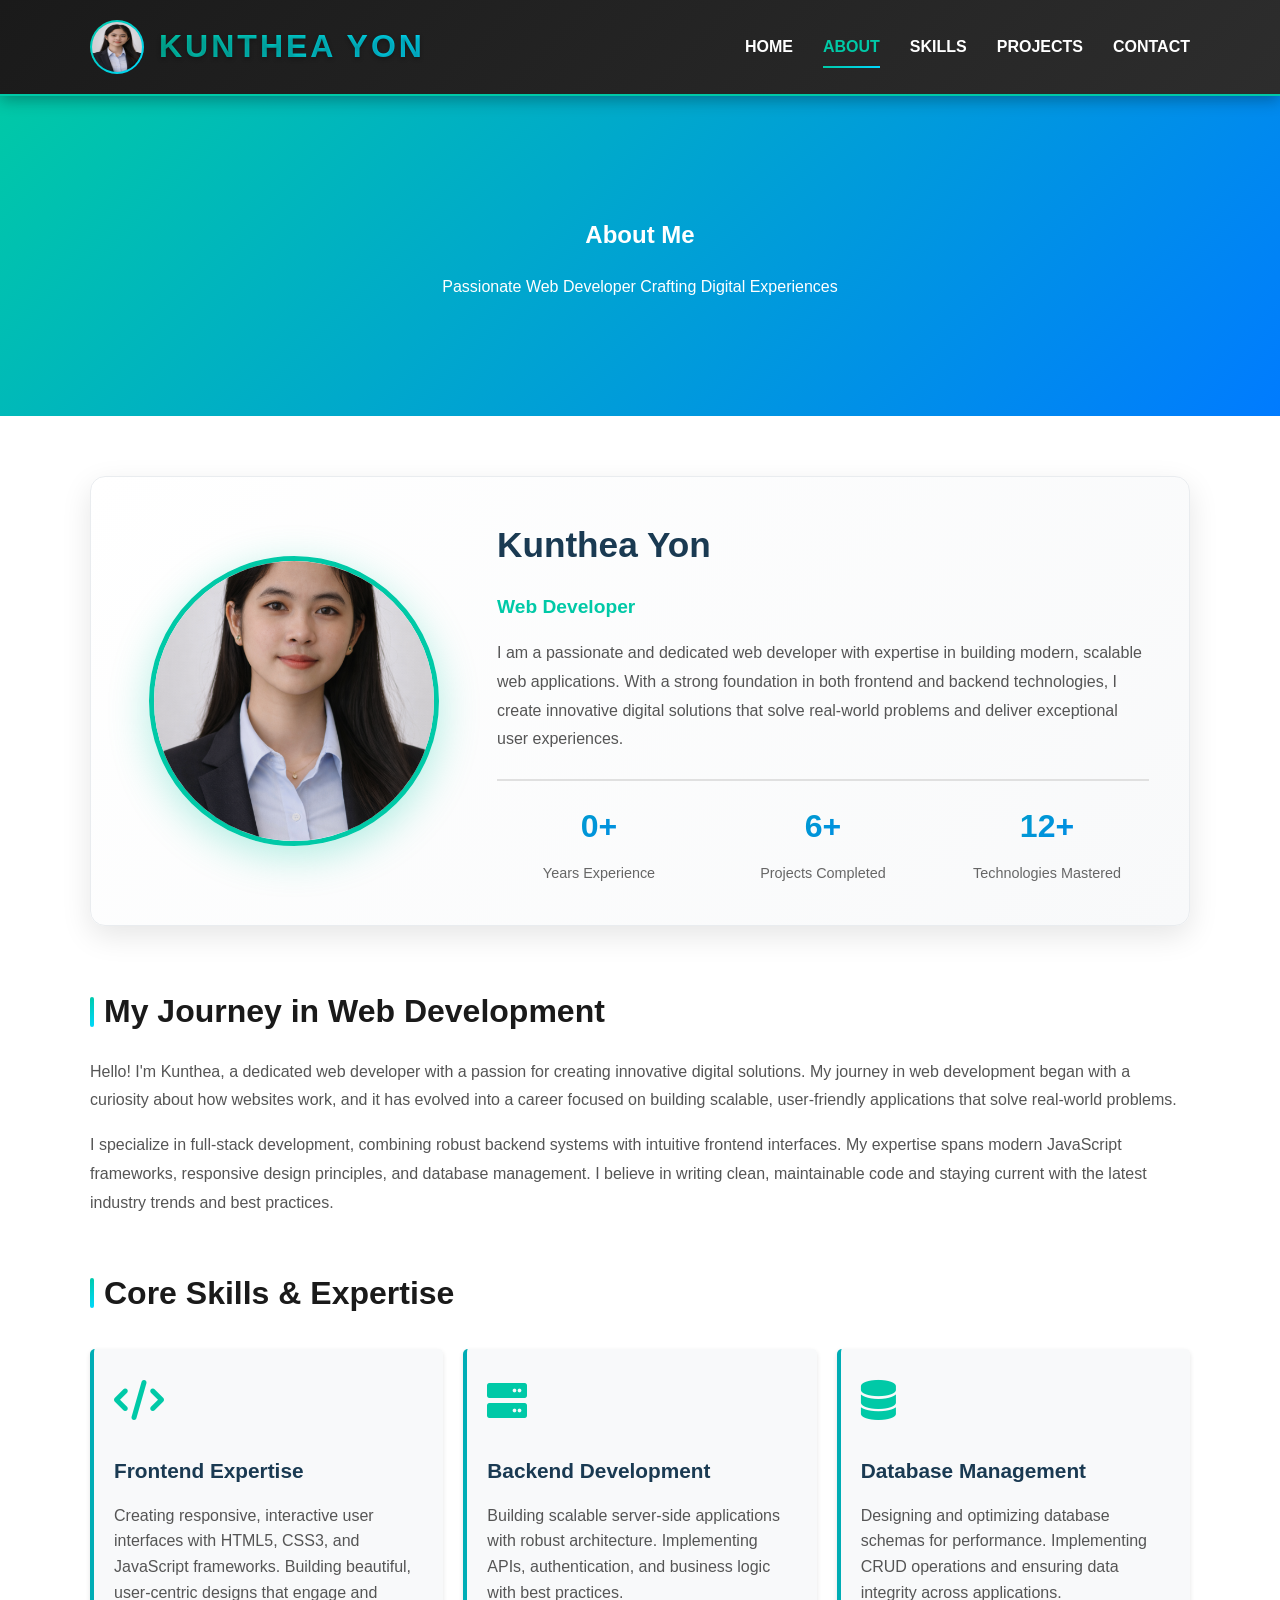
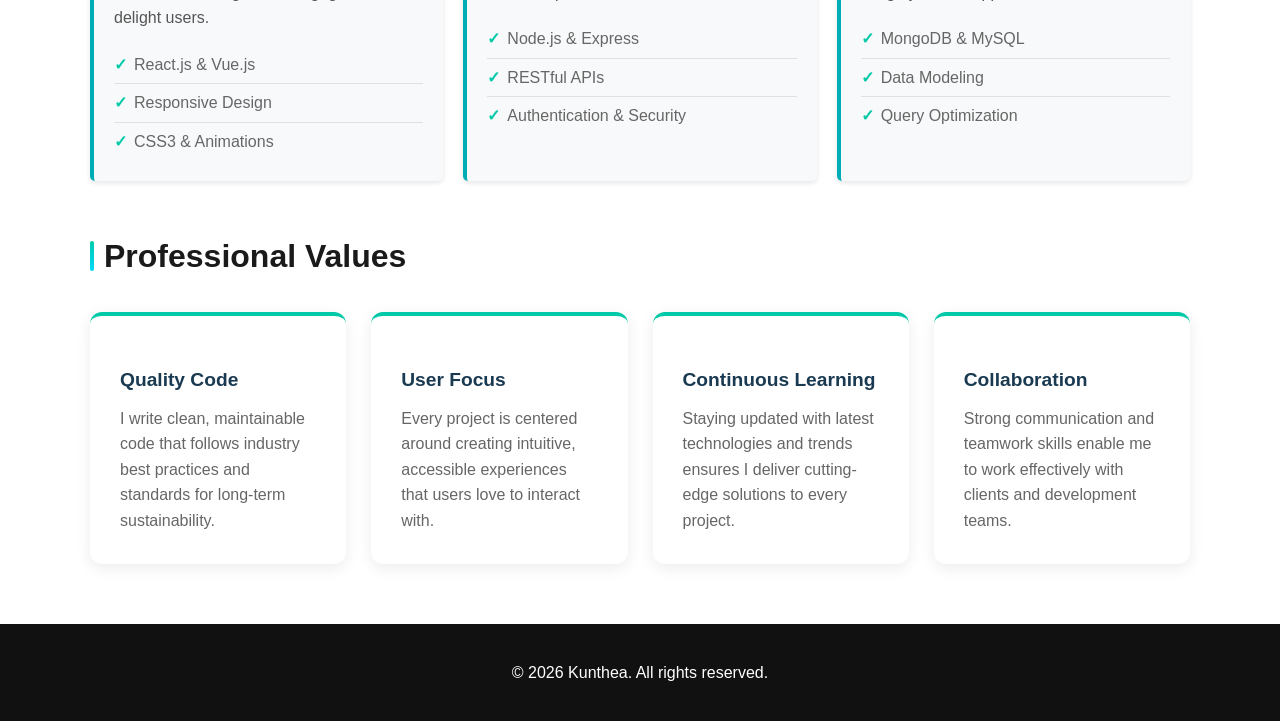
==== commit 0e22e772: "web" ====
--- a/about.html
+++ b/about.html
@@ -1,10 +1,12 @@
 <!DOCTYPE html>
-<html lang="en">
+<html lang="en" style="scroll-behavior: smooth;">
 
 <head>
     <meta charset="UTF-8">
     <meta name="viewport" content="width=device-width, initial-scale=1.0">
-    <title>About - Kunthea | Web Developer Portfolio</title>
+    <meta name="description"
+        content="About Kunthea Yon - Full-Stack Web Developer with 3+ years of experience building modern, scalable web applications.">
+    <title>About - Kunthea Yon | Web Developer Portfolio</title>
     <link rel="stylesheet" href="main.css">
     <link href="https://cdnjs.cloudflare.com/ajax/libs/font-awesome/6.0.0/css/all.min.css" rel="stylesheet">
 </head>
@@ -45,7 +47,7 @@
                     </div>
                     <div class="profile-info">
                         <h2>Kunthea Yon</h2>
-                        <p class="profile-title">Full-Stack Web Developer</p>
+                        <p class="profile-title">Web Developer</p>
                         <p class="profile-bio">
                             I am a passionate and dedicated web developer with expertise in building modern, scalable
                             web applications.
@@ -59,11 +61,11 @@
                                 <span class="stat-text">Years Experience</span>
                             </div>
                             <div class="stat">
-                                <span class="stat-number">5+</span>
+                                <span class="stat-number">6+</span>
                                 <span class="stat-text">Projects Completed</span>
                             </div>
                             <div class="stat">
-                                <span class="stat-number">9+</span>
+                                <span class="stat-number">12+</span>
                                 <span class="stat-text">Technologies Mastered</span>
                             </div>
                         </div>
--- a/main.css
+++ b/main.css
@@ -1976,4 +1976,538 @@
 
 .cta-button:hover i {
     transform: scale(1.2);
+}
+
+/* Enhanced Mobile Responsiveness */
+@media (max-width: 640px) {
+    * {
+        scroll-behavior: smooth;
+    }
+
+    body {
+        font-size: 15px;
+    }
+
+    .container {
+        width: 95%;
+    }
+
+    .header {
+        padding: 15px 0;
+    }
+
+    .nav {
+        flex-direction: column;
+        gap: 15px;
+        text-align: center;
+    }
+
+    .logo-icon {
+        width: 40px;
+        height: 40px;
+        margin-right: 10px;
+    }
+
+    .logo-text {
+        font-size: 1.5rem;
+        letter-spacing: 2px;
+    }
+
+    nav {
+        gap: 15px;
+        font-size: 0.9rem;
+    }
+
+    nav a {
+        padding: 5px 0;
+    }
+
+    .hero {
+        padding: 60px 15px;
+    }
+
+    .hero-content h1 {
+        font-size: 1.8rem;
+        margin-bottom: 10px;
+    }
+
+    .hero-content h1 i {
+        margin-right: 10px;
+        font-size: 1.5rem;
+    }
+
+    .hero-subtitle {
+        font-size: 1rem;
+        margin-bottom: 15px;
+    }
+
+    .hero-description {
+        font-size: 0.95rem;
+        margin-bottom: 20px;
+    }
+
+    .hero-buttons {
+        flex-direction: column;
+        gap: 10px;
+    }
+
+    .hero-btn {
+        padding: 10px 20px;
+        font-size: 0.9rem;
+        width: 100%;
+    }
+
+    .intro-card {
+        grid-template-columns: 1fr;
+        gap: 25px;
+        padding: 25px 15px;
+    }
+
+    .intro-pic {
+        width: 180px;
+        height: 180px;
+    }
+
+    .intro-content h2 {
+        font-size: 0.95rem;
+    }
+
+    .intro-content h3 {
+        font-size: 1.4rem;
+    }
+
+    .intro-content p {
+        font-size: 0.95rem;
+    }
+
+    .intro-highlights {
+        grid-template-columns: 1fr;
+        gap: 10px;
+    }
+
+    .highlight-item {
+        gap: 10px;
+        font-size: 0.9rem;
+    }
+
+    .section {
+        padding: 40px 0;
+    }
+
+    .section-heading {
+        font-size: 1.5rem;
+        margin-bottom: 10px;
+    }
+
+    .section-heading::after {
+        width: 60px;
+        height: 3px;
+        bottom: -10px;
+    }
+
+    .section-subtitle {
+        font-size: 1rem;
+        margin-bottom: 25px;
+    }
+
+    .skills-showcase {
+        grid-template-columns: 1fr;
+        gap: 30px;
+        padding: 25px 15px;
+        margin: 30px 0;
+    }
+
+    .skills-category h3 {
+        font-size: 1.1rem;
+        margin-bottom: 15px;
+    }
+
+    .skill-item {
+        margin-bottom: 20px;
+    }
+
+    .overview-grid,
+    .features-grid {
+        grid-template-columns: 1fr;
+        gap: 15px;
+    }
+
+    .overview-card,
+    .feature {
+        padding: 20px;
+        border-radius: 10px;
+    }
+
+    .card-icon,
+    .feature-icon {
+        font-size: 2rem;
+        margin-bottom: 10px;
+    }
+
+    .overview-card h3,
+    .feature h4 {
+        font-size: 1.1rem;
+    }
+
+    .overview-card p,
+    .feature p {
+        font-size: 0.9rem;
+        line-height: 1.5;
+    }
+
+    .card-features li,
+    .project-highlights li {
+        padding: 5px 0;
+        font-size: 0.9rem;
+    }
+
+    .projects-grid {
+        grid-template-columns: 1fr;
+        gap: 20px;
+    }
+
+    .project-card {
+        padding: 20px;
+        border-radius: 15px;
+    }
+
+    .project-header {
+        margin-bottom: 15px;
+    }
+
+    .project-icon {
+        width: 40px;
+        height: 40px;
+        font-size: 1.2rem;
+        margin-right: 10px;
+    }
+
+    .project-card h3 {
+        font-size: 1.1rem;
+        margin-bottom: 10px;
+    }
+
+    .project-card p {
+        font-size: 0.9rem;
+        margin-bottom: 15px;
+    }
+
+    .project-links {
+        gap: 8px;
+    }
+
+    .btn-primary,
+    .btn-secondary {
+        padding: 8px 15px;
+        font-size: 0.85rem;
+        min-width: 100px;
+        flex: 1;
+    }
+
+    .tech-stack {
+        gap: 6px;
+        margin: 10px 0;
+    }
+
+    .tech {
+        font-size: 0.8rem;
+        padding: 5px 10px;
+    }
+
+    .profile-card {
+        grid-template-columns: 1fr;
+        gap: 25px;
+        padding: 25px 15px;
+    }
+
+    .profile-pic {
+        width: 200px;
+        height: 200px;
+    }
+
+    .profile-info h2 {
+        font-size: 1.6rem;
+    }
+
+    .profile-stats {
+        grid-template-columns: repeat(3, 1fr);
+        gap: 10px;
+        padding-top: 15px;
+    }
+
+    .stat-number {
+        font-size: 1.5rem;
+    }
+
+    .stat-text {
+        font-size: 0.8rem;
+    }
+
+    .section-title {
+        font-size: 1.3rem;
+        margin-top: 35px;
+        margin-bottom: 15px;
+    }
+
+    .section-title::before {
+        width: 3px;
+        height: 25px;
+    }
+
+    .journey-text {
+        font-size: 0.95rem;
+    }
+
+    .about-grid {
+        grid-template-columns: 1fr;
+        gap: 15px;
+    }
+
+    .about-card {
+        padding: 15px;
+        border-left-width: 3px;
+    }
+
+    .about-card-icon {
+        font-size: 2rem;
+        margin-bottom: 10px;
+    }
+
+    .about-card h3 {
+        font-size: 1.1rem;
+    }
+
+    .values-grid {
+        grid-template-columns: 1fr;
+        gap: 15px;
+    }
+
+    .value-card {
+        padding: 20px;
+        border-top-width: 3px;
+    }
+
+    .value-card h3 {
+        font-size: 1.1rem;
+    }
+
+    .tools-grid {
+        grid-template-columns: 1fr;
+        gap: 12px;
+    }
+
+    .tool-card {
+        padding: 15px;
+    }
+
+    .contact-main {
+        grid-template-columns: 1fr;
+        gap: 25px;
+    }
+
+    .contact-info-card,
+    .contact-form-card {
+        padding: 20px;
+        border-radius: 12px;
+    }
+
+    .contact-info-header,
+    .form-header {
+        margin-bottom: 15px;
+        padding-bottom: 12px;
+    }
+
+    .contact-info-header h3,
+    .form-header h3 {
+        font-size: 1.2rem;
+    }
+
+    .contact-details {
+        gap: 15px;
+    }
+
+    .contact-detail {
+        gap: 12px;
+    }
+
+    .contact-detail i {
+        font-size: 1rem;
+    }
+
+    .form-row {
+        grid-template-columns: 1fr;
+        gap: 12px;
+        margin-bottom: 15px;
+    }
+
+    .form-group {
+        margin-bottom: 18px;
+    }
+
+    .form-group input,
+    .form-group textarea {
+        padding: 12px;
+        font-size: 1rem;
+    }
+
+    .form-group textarea {
+        min-height: 100px;
+    }
+
+    .submit-btn {
+        padding: 12px 30px;
+        font-size: 0.95rem;
+    }
+
+    .services-grid {
+        grid-template-columns: 1fr;
+        gap: 12px;
+    }
+
+    .service-item {
+        padding: 15px;
+        gap: 12px;
+    }
+
+    .service-item i {
+        font-size: 1.3rem;
+    }
+
+    .service-item span {
+        font-size: 0.95rem;
+    }
+
+    .cta-section {
+        padding: 60px 15px;
+    }
+
+    .cta-content h2 {
+        font-size: 1.5rem;
+        margin-bottom: 15px;
+    }
+
+    .cta-content p {
+        font-size: 1rem;
+        margin-bottom: 25px;
+    }
+
+    .cta-button {
+        padding: 12px 30px;
+        font-size: 1rem;
+        gap: 10px;
+    }
+
+    .footer {
+        padding: 15px 0;
+        font-size: 0.9rem;
+    }
+
+    .footer nav a {
+        margin: 0 8px;
+        font-size: 0.85rem;
+    }
+
+    .overview-card:hover {
+        transform: translateY(-8px) scale(1);
+    }
+
+    .feature:hover {
+        transform: translateY(-8px) scale(1);
+    }
+}
+
+/* Extra small devices (under 480px) */
+@media (max-width: 480px) {
+    .logo a {
+        flex-direction: column;
+        gap: 5px;
+    }
+
+    .logo-text {
+        font-size: 1.2rem;
+        letter-spacing: 1px;
+    }
+
+    nav {
+        flex-direction: column;
+        gap: 8px;
+    }
+
+    nav a {
+        font-size: 0.8rem;
+        padding: 4px 0;
+    }
+
+    .hero {
+        padding: 40px 10px;
+    }
+
+    .hero-content h1 {
+        font-size: 1.5rem;
+    }
+
+    .hero-btn {
+        padding: 10px 15px;
+        font-size: 0.85rem;
+    }
+
+    .profile-pic {
+        width: 150px;
+        height: 150px;
+    }
+
+    .project-card {
+        padding: 15px;
+    }
+
+    .contact-info-card,
+    .contact-form-card {
+        padding: 15px;
+    }
+
+    .btn-primary,
+    .btn-secondary {
+        padding: 8px 12px;
+        font-size: 0.8rem;
+    }
+}
+
+/* Smooth Transitions */
+* {
+    transition: background-color 0.3s ease, color 0.3s ease, box-shadow 0.3s ease;
+}
+
+/* Accessibility Improvements */
+@media (prefers-reduced-motion: reduce) {
+    * {
+        animation-duration: 0.01ms !important;
+        animation-iteration-count: 1 !important;
+        transition-duration: 0.01ms !important;
+        scroll-behavior: auto !important;
+    }
+}
+
+/* Focus States for Keyboard Navigation */
+button:focus,
+a:focus,
+input:focus,
+textarea:focus {
+    outline: 2px solid #00c9a7;
+    outline-offset: 2px;
+}
+
+/* Print Styles */
+@media print {
+
+    .header,
+    .footer,
+    .cta-section,
+    .hero-buttons,
+    .project-links {
+        display: none;
+    }
+
+    .section {
+        page-break-inside: avoid;
+    }
 }
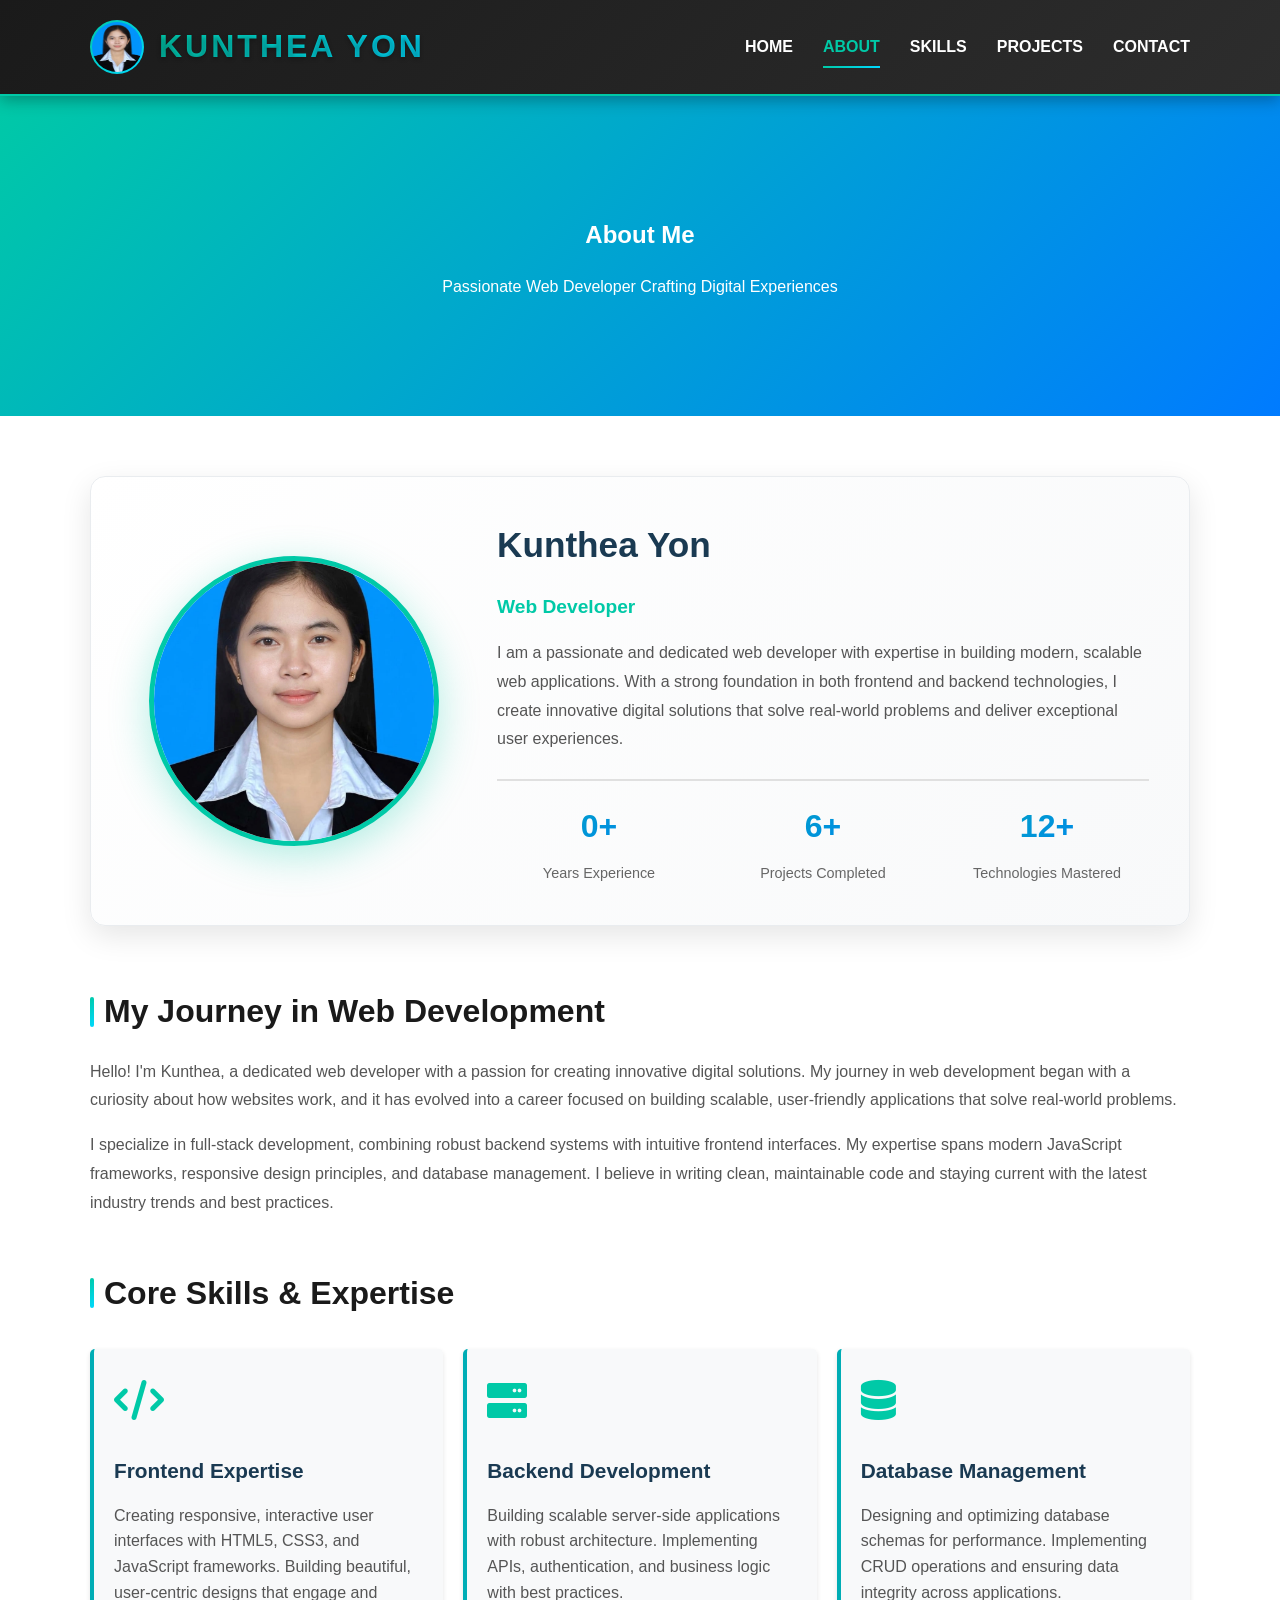
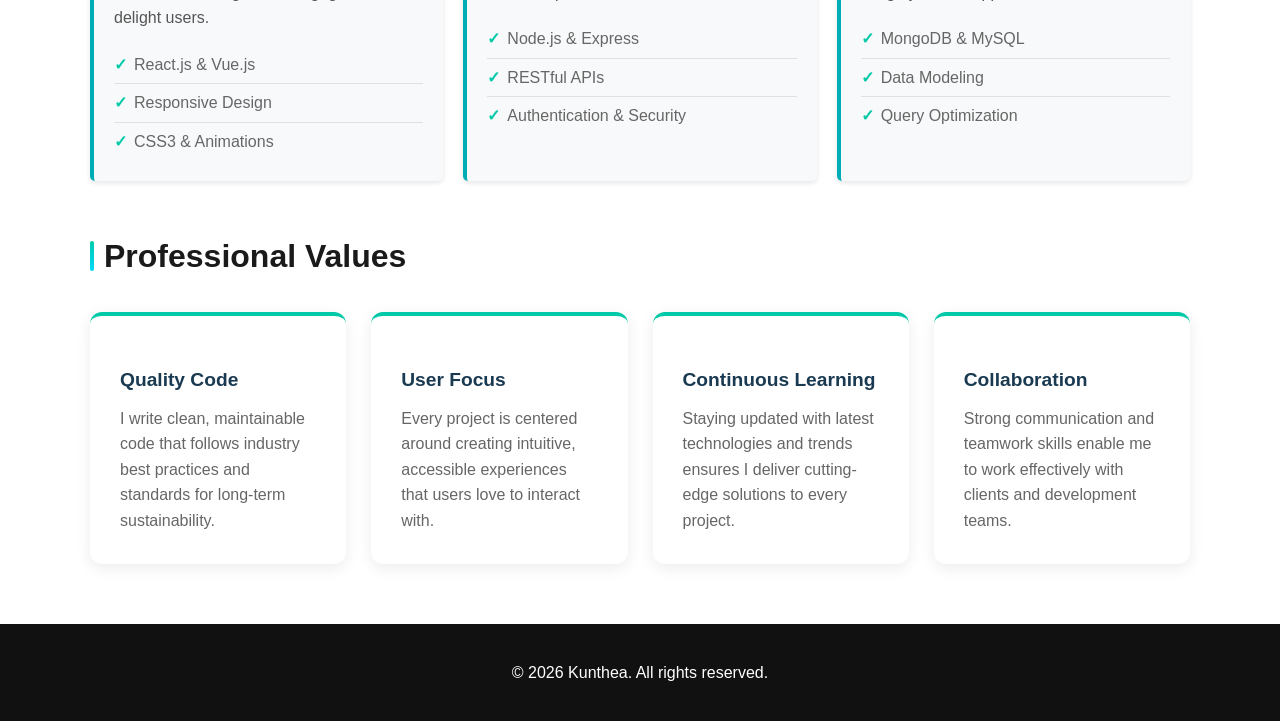
==== commit d03b5006: "web" ====
--- a/about.html
+++ b/about.html
@@ -17,7 +17,7 @@
         <div class="container nav">
             <div class="logo">
                 <a href="index.html">
-                    <img src="picture/pic1.png" alt="Kunthea Logo" class="logo-icon">
+                    <img src="picture/pic2.jpg" alt="Kunthea Logo" class="logo-icon">
                     <span class="logo-text">KUNTHEA YON</span>
                 </a>
             </div>
@@ -43,7 +43,7 @@
             <div class="profile-section">
                 <div class="profile-card">
                     <div class="profile-image">
-                        <img src="picture/pic1.png" alt="Kunthea Yon" class="profile-pic">
+                        <img src="picture/pic2.jpg" alt="Kunthea Yon" class="profile-pic">
                     </div>
                     <div class="profile-info">
                         <h2>Kunthea Yon</h2>
